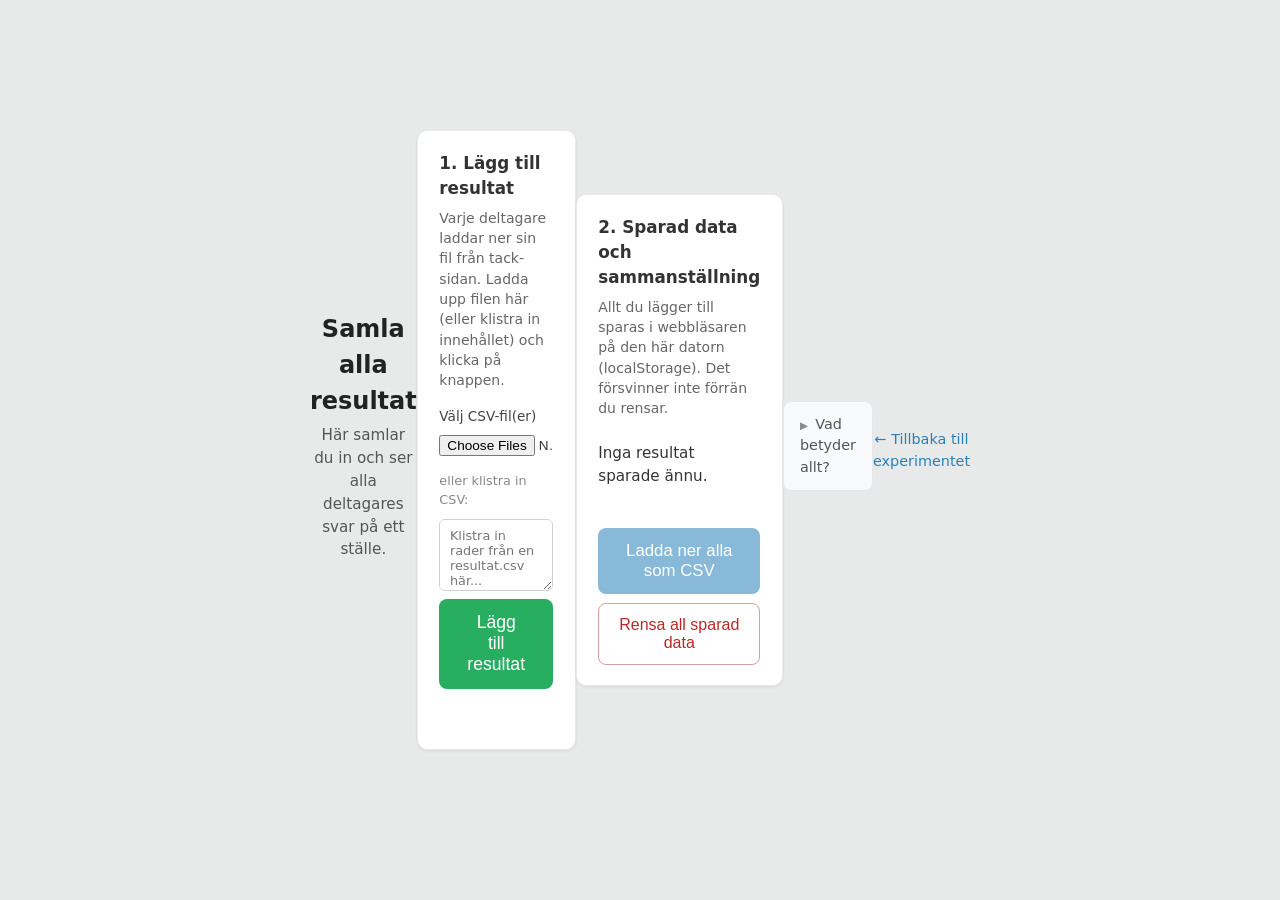
==== resultat.html @ 3a0f78d0 "Knappstudie: webbexperiment med val mellan två knappar, samla resultat, hemsida-layout Made-with: Cu" ====
<!DOCTYPE html>
<html lang="sv">
<head>
  <meta charset="UTF-8">
  <meta name="viewport" content="width=device-width, initial-scale=1.0">
  <title>Samla alla resultat – Knappstudie</title>
  <link rel="stylesheet" href="style.css">
  <link rel="stylesheet" href="resultat.css">
</head>
<body>
  <main id="app" class="resultat-page">
    <header class="resultat-header">
      <h1>Samla alla resultat</h1>
      <p class="tagline">Här samlar du in och ser alla deltagares svar på ett ställe.</p>
    </header>

    <section class="card import-section">
      <h2>1. Lägg till resultat</h2>
      <p class="card-desc">Varje deltagare laddar ner sin fil från tack-sidan. Ladda upp filen här (eller klistra in innehållet) och klicka på knappen.</p>
      <div class="import-options">
        <div class="file-wrap">
          <label for="csv-file">Välj CSV-fil(er)</label>
          <input type="file" id="csv-file" accept=".csv,text/csv" multiple>
        </div>
        <span class="or">eller klistra in CSV:</span>
        <textarea id="csv-paste" rows="3" placeholder="Klistra in rader från en resultat.csv här..."></textarea>
      </div>
      <button type="button" id="btn-import" class="btn-primary">Lägg till resultat</button>
      <p id="import-message" class="message" aria-live="polite"></p>
    </section>

    <section class="card stored-section">
      <h2>2. Sparad data och sammanställning</h2>
      <p class="card-desc">Allt du lägger till sparas i webbläsaren på den här datorn (localStorage). Det försvinner inte förrän du rensar.</p>
      <div id="stored-stats" class="stored-stats">Inga resultat sparade ännu.</div>
      <div id="aggregate-summary" class="aggregate-summary hidden"></div>
      <div class="stored-actions">
        <button type="button" id="btn-download-all" class="btn-download" disabled>Ladda ner alla som CSV</button>
        <button type="button" id="btn-clear" class="btn-clear">Rensa all sparad data</button>
      </div>
    </section>

    <details class="help-box">
      <summary>Vad betyder allt?</summary>
      <ul>
        <li><strong>Lägg till resultat:</strong> Här importerar du varje deltagares CSV (en eller flera filer). Klicka på den gröna knappen när du valt fil eller klistrat in text.</li>
        <li><strong>Sparad data:</strong> Visar hur många deltagare (sessioner) du har samlat. Tabellen under visar hur många gånger varje knapptyp valdes.</li>
        <li><strong>Ladda ner alla som CSV:</strong> Sparar all samlad data i en fil till din dator (t.ex. för analys i Excel eller R).</li>
        <li><strong>Rensa:</strong> Tar bort all sparad data från sidan. Använd bara om du verkligen vill börja om från noll.</li>
      </ul>
    </details>

    <p class="back-link"><a href="index.html">← Tillbaka till experimentet</a></p>
  </main>
  <script src="resultat.js"></script>
</body>
</html>
---- style.css ----
/* Neutral, simple layout */
*,
*::before,
*::after {
  box-sizing: border-box;
}

body {
  margin: 0;
  min-height: 100vh;
  font-family: system-ui, -apple-system, Segoe UI, sans-serif;
  font-size: 18px;
  line-height: 1.5;
  color: #333;
  background: #e8eae9;
}

#app {
  min-height: 100vh;
  display: flex;
  align-items: center;
  justify-content: center;
  padding: 1rem;
}

.screen {
  width: 100%;
  max-width: 640px;
  text-align: center;
}

.screen.hidden {
  display: none;
}

/* Intro */
#intro .instruction {
  margin: 1.5rem 0 2rem;
  max-width: 32em;
  margin-left: auto;
  margin-right: auto;
}

.btn-start {
  padding: 1rem 2.5rem;
  font-size: 1.2rem;
  background: #444;
  color: #fff;
  border: none;
  border-radius: 8px;
  cursor: pointer;
}

.btn-start:hover {
  background: #333;
}

/* Trial – looks like a webpage */
#trial {
  max-width: 720px;
}

.page-frame {
  width: 100%;
  margin: 0 auto;
  background: #fff;
  border-radius: 12px;
  box-shadow: 0 4px 20px rgba(0,0,0,0.08);
  overflow: hidden;
  min-height: 420px;
}

.page-header {
  display: flex;
  align-items: center;
  justify-content: space-between;
  padding: 1rem 1.5rem;
  background: #fafafa;
  border-bottom: 1px solid #eee;
}

.page-logo {
  font-size: 1.25rem;
  font-weight: 600;
  color: #333;
}

.page-nav {
  display: flex;
  gap: 1.5rem;
  font-size: 0.9rem;
  color: #555;
}

.page-nav span {
  cursor: default;
}

.page-content {
  padding: 2.5rem 2rem 2.5rem;
  text-align: center;
}

.page-text {
  margin: 0 0 2rem;
  font-size: 1.1rem;
  color: #444;
  line-height: 1.5;
  max-width: 36em;
  margin-left: auto;
  margin-right: auto;
}

.buttons-container {
  display: flex;
  gap: 2.5rem;
  justify-content: center;
  align-items: center;
  flex-wrap: wrap;
}

.stimulus-btn {
  min-width: 280px;
  padding: 1.75rem 2.5rem;
  font-size: 1.5rem;
  font-family: inherit;
  color: #fff;
  border: none;
  cursor: pointer;
  transition: opacity 0.15s;
}

.stimulus-btn:hover {
  opacity: 0.9;
}

.stimulus-btn:active {
  opacity: 0.85;
}

/* Colors */
.stimulus-btn.btn-red {
  background: #c0392b;
}

.stimulus-btn.btn-green {
  background: #27ae60;
}

.stimulus-btn.btn-blue {
  background: #2980b9;
}

/* Shapes */
.stimulus-btn.btn-rounded {
  border-radius: 24px;
}

.stimulus-btn.btn-sharp {
  border-radius: 0;
}

/* Thank-you */
.result-summary {
  margin: 1.5rem auto;
  text-align: left;
  max-width: 280px;
}

.summary-table {
  width: 100%;
  border-collapse: collapse;
  font-size: 1rem;
}

.summary-table th,
.summary-table td {
  padding: 0.5rem 0.75rem;
  border-bottom: 1px solid #ddd;
}

.summary-table th {
  font-weight: 600;
  color: #444;
}

.summary-table td:last-child {
  text-align: right;
}

.btn-secondary {
  margin: 0 0.5rem 0.5rem 0;
  padding: 0.8rem 1.5rem;
  font-size: 1.1rem;
  background: #666;
  color: #fff;
  border: none;
  border-radius: 8px;
  cursor: pointer;
}

.btn-secondary:hover {
  background: #555;
}

.result-summary.hidden {
  display: none;
}

.storage-info {
  margin-top: 1.5rem;
  font-size: 0.85rem;
  color: #555;
  max-width: 32em;
  margin-left: auto;
  margin-right: auto;
}

.storage-info a {
  color: #2980b9;
}

.btn-new-test {
  margin-top: 1rem;
  padding: 0.85rem 1.6rem;
  font-size: 1.1rem;
  background: #444;
  color: #fff;
  border: none;
  border-radius: 8px;
  cursor: pointer;
}

.btn-new-test:hover {
  background: #333;
}

.researcher-link {
  margin-top: 1.5rem;
  font-size: 0.9rem;
}

.researcher-link a {
  color: #2980b9;
}

.btn-download {
  margin-top: 1rem;
  padding: 0.9rem 1.75rem;
  font-size: 1.1rem;
  background: #2980b9;
  color: #fff;
  border: none;
  border-radius: 8px;
  cursor: pointer;
}

.btn-download:hover {
  background: #2471a3;
}

/* Responsive: stack buttons on narrow screens */
@media (max-width: 640px) {
  .page-header {
    padding: 0.75rem 1rem;
  }

  .page-nav {
    gap: 1rem;
    font-size: 0.85rem;
  }

  .page-content {
    padding: 1.75rem 1.25rem;
  }

  .page-text {
    font-size: 1rem;
    margin-bottom: 1.5rem;
  }

  .buttons-container {
    flex-direction: column;
    gap: 2rem;
  }

  .stimulus-btn {
    width: 100%;
    max-width: 340px;
    min-width: 0;
    padding: 1.5rem 2rem;
    font-size: 1.35rem;
  }
}
---- resultat.css ----
/* Resultat-sida: tydligare layout och förklaringar */
.resultat-page {
  max-width: 520px;
  margin: 0 auto;
  padding: 1.5rem 1rem 3rem;
  text-align: left;
}

.resultat-header {
  text-align: center;
  margin-bottom: 1.75rem;
}

.resultat-header h1 {
  font-size: 1.5rem;
  margin: 0 0 0.35rem;
  color: #222;
}

.tagline {
  margin: 0;
  font-size: 0.95rem;
  color: #555;
}

/* Kort för varje sektion */
.card {
  background: #fff;
  border-radius: 10px;
  padding: 1.25rem 1.35rem;
  margin-bottom: 1.25rem;
  box-shadow: 0 1px 3px rgba(0,0,0,0.08);
  border: 1px solid #e8e8e8;
}

.card h2 {
  font-size: 1.05rem;
  margin: 0 0 0.4rem;
  color: #333;
}

.card-desc {
  margin: 0 0 1rem;
  font-size: 0.875rem;
  color: #666;
  line-height: 1.45;
}

.import-section .import-options {
  display: flex;
  flex-direction: column;
  gap: 0.6rem;
}

.import-section label {
  display: block;
  font-size: 0.85rem;
  font-weight: 500;
  color: #444;
  margin-bottom: 0.2rem;
}

.file-wrap input[type="file"] {
  font-size: 0.85rem;
  width: 100%;
  max-width: 280px;
}

.or {
  font-size: 0.8rem;
  color: #888;
  margin: 0.25rem 0 0;
}

.import-section textarea {
  width: 100%;
  min-height: 72px;
  font-family: inherit;
  font-size: 0.8rem;
  padding: 0.5rem 0.6rem;
  border: 1px solid #d0d0d0;
  border-radius: 6px;
  resize: vertical;
}

.import-section textarea:focus {
  outline: none;
  border-color: #2980b9;
  box-shadow: 0 0 0 2px rgba(41, 128, 185, 0.15);
}

.btn-primary {
  margin-top: 0.5rem;
  padding: 0.85rem 1.75rem;
  font-size: 1.1rem;
  background: #27ae60;
  color: #fff;
  border: none;
  border-radius: 8px;
  cursor: pointer;
  font-weight: 500;
}

.btn-primary:hover {
  background: #219a52;
}

.message {
  margin-top: 0.5rem;
  font-size: 0.875rem;
  min-height: 1.3em;
}

.message.success { color: #27ae60; }
.message.error { color: #c0392b; }

/* Sparad data */
.stored-stats {
  font-size: 0.95rem;
  padding: 0.5rem 0;
  color: #333;
}

.aggregate-summary {
  margin: 1rem 0 0;
}

.aggregate-summary.hidden {
  display: none;
}

.aggregate-summary .summary-title {
  font-weight: 600;
  font-size: 0.9rem;
  margin-bottom: 0.5rem;
  color: #333;
}

.aggregate-summary .summary-table {
  margin: 0;
  width: 100%;
}

.stored-actions {
  display: flex;
  flex-wrap: wrap;
  gap: 0.6rem;
  margin-top: 1rem;
}

.btn-download {
  padding: 0.8rem 1.4rem;
  font-size: 1.05rem;
  background: #2980b9;
  color: #fff;
  border: none;
  border-radius: 8px;
  cursor: pointer;
}

.btn-download:hover:not(:disabled) {
  background: #2471a3;
}

.btn-download:disabled {
  opacity: 0.55;
  cursor: not-allowed;
}

.btn-clear {
  padding: 0.75rem 1.2rem;
  font-size: 1rem;
  background: transparent;
  color: #b92929;
  border: 1px solid #d4a0a0;
  border-radius: 8px;
  cursor: pointer;
}

.btn-clear:hover {
  background: #fdeaea;
}

/* Hjälpruta "Vad betyder allt?" */
.help-box {
  margin: 1rem 0 1.5rem;
  padding: 0.75rem 1rem;
  background: #f8f9fa;
  border-radius: 8px;
  border: 1px solid #e5e7eb;
}

.help-box summary {
  font-size: 0.9rem;
  font-weight: 500;
  color: #555;
  cursor: pointer;
  list-style: none;
}

.help-box summary::-webkit-details-marker {
  display: none;
}

.help-box summary::before {
  content: "▶ ";
  font-size: 0.65rem;
  margin-right: 0.25rem;
  color: #888;
}

.help-box[open] summary::before {
  content: "▼ ";
}

.help-box ul {
  margin: 0.75rem 0 0 1.1rem;
  padding: 0;
  font-size: 0.85rem;
  color: #555;
  line-height: 1.55;
}

.help-box li {
  margin-bottom: 0.35rem;
}

.back-link {
  text-align: center;
  font-size: 0.9rem;
  margin-top: 1rem;
}

.back-link a {
  color: #2980b9;
  text-decoration: none;
}

.back-link a:hover {
  text-decoration: underline;
}
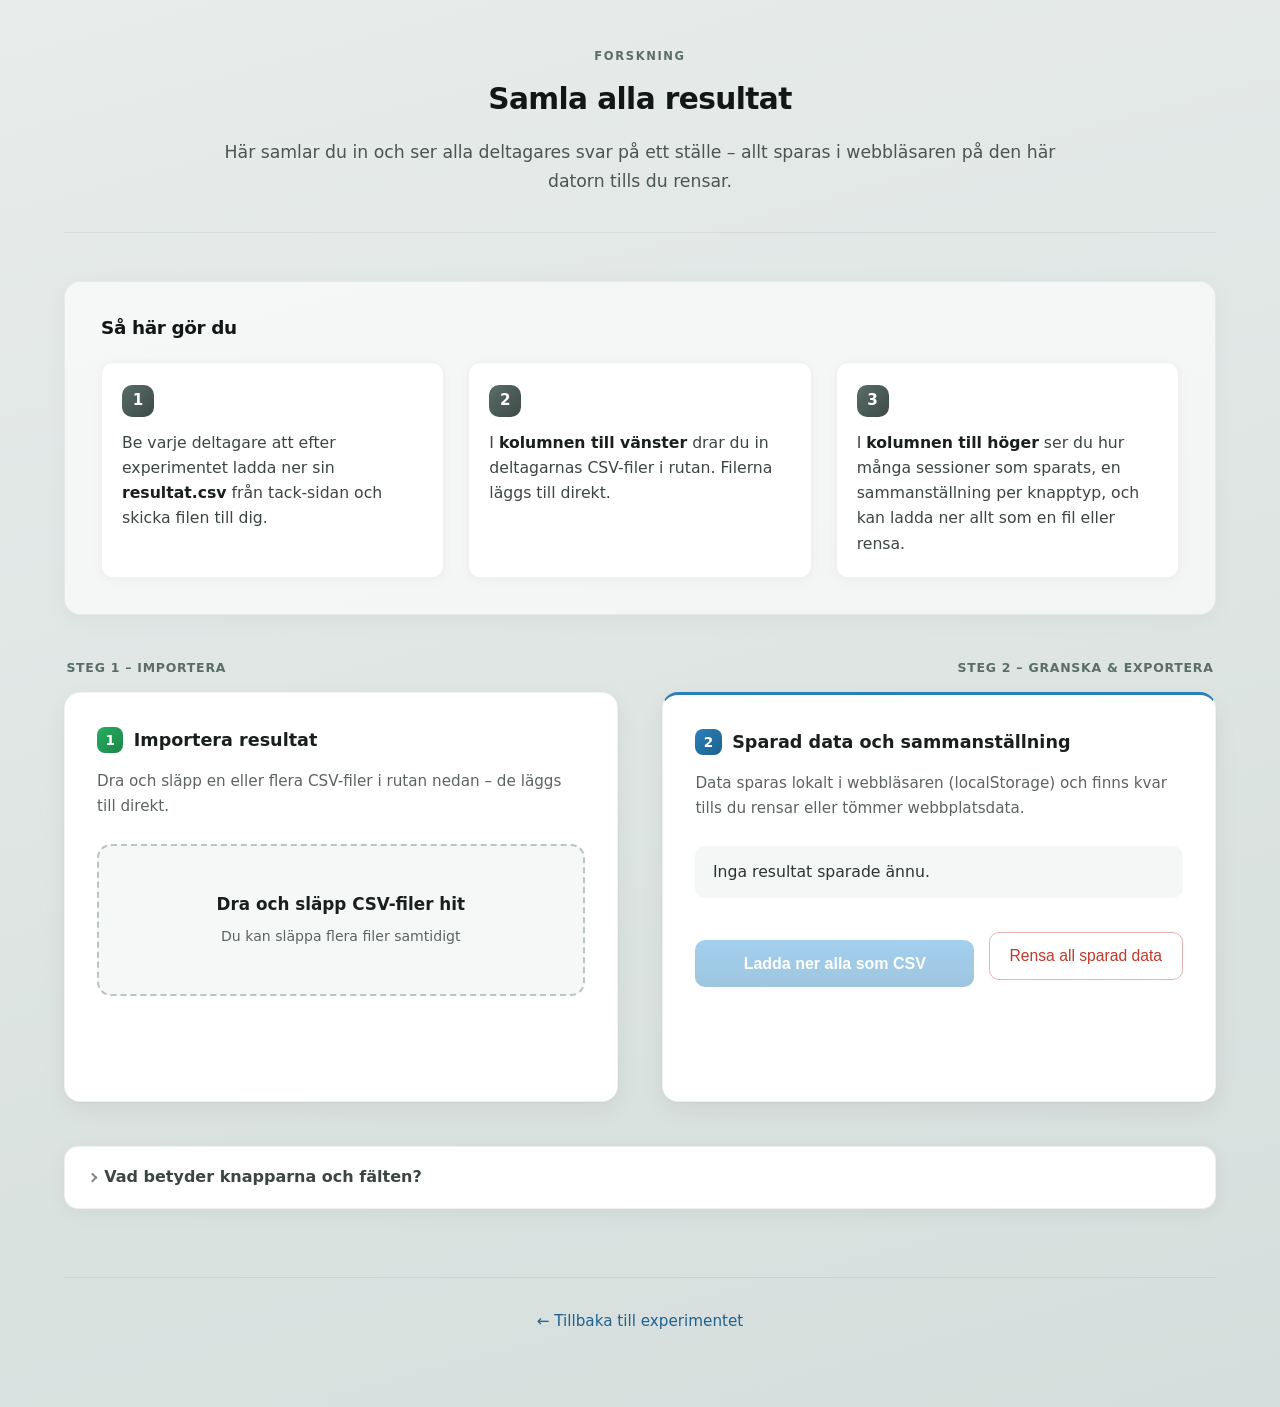
==== commit 16c45749: "Knappstudie: resultat/import, tider, CSV, layout-fixar Made-with: Cursor" ====
--- a/resultat.html
+++ b/resultat.html
@@ -7,46 +7,71 @@
   <link rel="stylesheet" href="style.css">
   <link rel="stylesheet" href="resultat.css">
 </head>
-<body>
+<body class="body-resultat">
   <main id="app" class="resultat-page">
     <header class="resultat-header">
+      <p class="resultat-kicker">Forskning</p>
       <h1>Samla alla resultat</h1>
-      <p class="tagline">Här samlar du in och ser alla deltagares svar på ett ställe.</p>
+      <p class="tagline">Här samlar du in och ser alla deltagares svar på ett ställe – allt sparas i webbläsaren på den här datorn tills du rensar.</p>
     </header>
 
-    <section class="card import-section">
-      <h2>1. Lägg till resultat</h2>
-      <p class="card-desc">Varje deltagare laddar ner sin fil från tack-sidan. Ladda upp filen här (eller klistra in innehållet) och klicka på knappen.</p>
-      <div class="import-options">
-        <div class="file-wrap">
-          <label for="csv-file">Välj CSV-fil(er)</label>
-          <input type="file" id="csv-file" accept=".csv,text/csv" multiple>
-        </div>
-        <span class="or">eller klistra in CSV:</span>
-        <textarea id="csv-paste" rows="3" placeholder="Klistra in rader från en resultat.csv här..."></textarea>
-      </div>
-      <button type="button" id="btn-import" class="btn-primary">Lägg till resultat</button>
-      <p id="import-message" class="message" aria-live="polite"></p>
+    <section class="instructions-panel" aria-labelledby="instr-title">
+      <h2 id="instr-title" class="instructions-title">Så här gör du</h2>
+      <ol class="instructions-steps">
+        <li>
+          <span class="step-num">1</span>
+          <span class="step-text">Be varje deltagare att efter experimentet ladda ner sin <strong class="nowrap">resultat.csv</strong> från tack-sidan och skicka filen till dig.</span>
+        </li>
+        <li>
+          <span class="step-num">2</span>
+          <span class="step-text">I <strong>kolumnen till vänster</strong> drar du in deltagarnas CSV-filer i rutan. Filerna läggs till direkt.</span>
+        </li>
+        <li>
+          <span class="step-num">3</span>
+          <span class="step-text">I <strong>kolumnen till höger</strong> ser du hur många sessioner som sparats, en sammanställning per knapptyp, och kan ladda ner allt som en fil eller rensa.</span>
+        </li>
+      </ol>
     </section>
 
-    <section class="card stored-section">
-      <h2>2. Sparad data och sammanställning</h2>
-      <p class="card-desc">Allt du lägger till sparas i webbläsaren på den här datorn (localStorage). Det försvinner inte förrän du rensar.</p>
-      <div id="stored-stats" class="stored-stats">Inga resultat sparade ännu.</div>
-      <div id="aggregate-summary" class="aggregate-summary hidden"></div>
-      <div class="stored-actions">
-        <button type="button" id="btn-download-all" class="btn-download" disabled>Ladda ner alla som CSV</button>
-        <button type="button" id="btn-clear" class="btn-clear">Rensa all sparad data</button>
+    <div class="cards-grid-wrapper">
+      <div class="columns-labels" aria-hidden="true">
+        <span class="column-label column-label--left">Steg 1 – Importera</span>
+        <span class="column-label column-label--right">Steg 2 – Granska &amp; exportera</span>
       </div>
-    </section>
+      <div class="cards-grid">
+        <section class="card import-section">
+          <h2>Importera resultat</h2>
+          <p class="card-desc">Dra och släpp en eller flera CSV-filer i rutan nedan – de läggs till direkt.</p>
+          <div class="import-options">
+            <div id="drop-zone" class="drop-zone" role="region" aria-label="Släpp CSV-filer här" aria-describedby="import-message">
+              <span class="drop-zone__title">Dra och släpp CSV-filer hit</span>
+              <span class="drop-zone__sub">Du kan släppa flera filer samtidigt</span>
+            </div>
+            <p id="import-message" class="message" aria-live="polite"></p>
+          </div>
+        </section>
+
+        <section class="card stored-section card--accent">
+          <h2>Sparad data och sammanställning</h2>
+          <p class="card-desc">Data sparas lokalt i webbläsaren (localStorage) och finns kvar tills du rensar eller tömmer webbplatsdata.</p>
+          <div id="stored-stats" class="stored-stats">Inga resultat sparade ännu.</div>
+          <div id="aggregate-summary" class="aggregate-summary hidden"></div>
+          <div class="stored-actions">
+            <button type="button" id="btn-download-all" class="btn-download" disabled>Ladda ner alla som CSV</button>
+            <button type="button" id="btn-clear" class="btn-clear">Rensa all sparad data</button>
+          </div>
+        </section>
+      </div>
+    </div>
 
     <details class="help-box">
-      <summary>Vad betyder allt?</summary>
+      <summary>Vad betyder knapparna och fälten?</summary>
       <ul>
-        <li><strong>Lägg till resultat:</strong> Här importerar du varje deltagares CSV (en eller flera filer). Klicka på den gröna knappen när du valt fil eller klistrat in text.</li>
-        <li><strong>Sparad data:</strong> Visar hur många deltagare (sessioner) du har samlat. Tabellen under visar hur många gånger varje knapptyp valdes.</li>
-        <li><strong>Ladda ner alla som CSV:</strong> Sparar all samlad data i en fil till din dator (t.ex. för analys i Excel eller R).</li>
-        <li><strong>Rensa:</strong> Tar bort all sparad data från sidan. Använd bara om du verkligen vill börja om från noll.</li>
+        <li><strong>Importera:</strong> Dra in CSV-filer i rutan. Data läggs till direkt.</li>
+        <li><strong>Sparad data:</strong> Visar antal sessioner (deltagare). Tabellen visar hur många gånger varje knapptyp valts totalt.</li>
+        <li><strong>Ladda ner alla som CSV:</strong> Exporterar all samlad data till en fil (t.ex. för Excel eller R).</li>
+        <li><strong>Rensa:</strong> Tar bort all sparad data i den här webbläsaren.</li>
+        <li><strong>Analys (CSV):</strong> Varje rad är ett beslut mellan två knappar. <code>pair_sv</code> = båda alternativen. <code>chosen_sv</code> = den du klickade på, <code>against_sv</code> = den andra i paret. <code>rt_s</code> = tid för själva valet mellan de två (sekunder med två decimaler, punkt som decimaltecken).</li>
       </ul>
     </details>
 
--- a/style.css
+++ b/style.css
@@ -18,9 +18,10 @@
 #app {
   min-height: 100vh;
   display: flex;
+  flex-direction: column;
   align-items: center;
   justify-content: center;
-  padding: 1rem;
+  padding: clamp(1.25rem, 4vw, 2.5rem);
 }
 
 .screen {
@@ -29,16 +30,23 @@
   text-align: center;
 }
 
-.screen.hidden {
-  display: none;
+/* Dölj skärmar – !important så inget #id { display:flex } kan ta över */
+.screen.hidden,
+.screen[hidden] {
+  display: none !important;
 }
 
 /* Intro */
 #intro .instruction {
-  margin: 1.5rem 0 2rem;
+  margin: 2rem 0 2.5rem;
   max-width: 32em;
   margin-left: auto;
   margin-right: auto;
+  line-height: 1.65;
+}
+
+#intro h1 {
+  margin-bottom: 0.5rem;
 }
 
 .btn-start {
@@ -55,28 +63,47 @@
   background: #333;
 }
 
-/* Trial – looks like a webpage */
+/* När försöket körs: hela viewporten = fejkad webbplats i bakgrunden */
+#app:has(#trial:not(.hidden)) {
+  padding: 0;
+  display: block;
+  min-height: 100vh;
+  min-height: 100dvh;
+}
+
+/* Trial: helskärms "sida" under overlay */
 #trial {
-  max-width: 720px;
+  position: relative;
+  width: 100%;
+  max-width: none;
+  min-height: 100vh;
+  min-height: 100dvh;
+  text-align: left;
 }
 
 .page-frame {
-  width: 100%;
-  margin: 0 auto;
+  position: relative;
+  z-index: 1;
+  width: 100%;
+  min-height: 100vh;
+  min-height: 100dvh;
+  margin: 0;
   background: #fff;
-  border-radius: 12px;
-  box-shadow: 0 4px 20px rgba(0,0,0,0.08);
+  border-radius: 0;
+  box-shadow: none;
   overflow: hidden;
-  min-height: 420px;
+  display: flex;
+  flex-direction: column;
 }
 
 .page-header {
   display: flex;
   align-items: center;
   justify-content: space-between;
-  padding: 1rem 1.5rem;
+  padding: 1rem clamp(1rem, 4vw, 2.5rem);
   background: #fafafa;
   border-bottom: 1px solid #eee;
+  flex-shrink: 0;
 }
 
 .page-logo {
@@ -96,19 +123,101 @@
   cursor: default;
 }
 
-.page-content {
-  padding: 2.5rem 2rem 2.5rem;
-  text-align: center;
-}
-
-.page-text {
-  margin: 0 0 2rem;
-  font-size: 1.1rem;
+.page-site {
+  flex: 1;
+  padding: 2.5rem clamp(1rem, 4vw, 2.5rem) 4rem;
+  width: 100%;
+  max-width: 52rem;
+  margin: 0 auto;
+}
+
+.page-heading {
+  margin: 0 0 1rem;
+  font-size: 1.75rem;
+  font-weight: 600;
+  color: #222;
+}
+
+.page-fake-text {
+  margin: 0 0 1rem;
+  font-size: 1.05rem;
   color: #444;
-  line-height: 1.5;
-  max-width: 36em;
-  margin-left: auto;
-  margin-right: auto;
+  line-height: 1.6;
+  max-width: 40em;
+}
+
+.page-fake-text--muted {
+  font-size: 0.98rem;
+  color: #666;
+}
+
+/* Mörk overlay över hela webbläsarfönstret */
+.cookie-backdrop {
+  position: fixed;
+  inset: 0;
+  width: 100vw;
+  min-height: 100vh;
+  min-height: 100dvh;
+  z-index: 1000;
+  background: rgba(0, 0, 0, 0.5);
+  backdrop-filter: blur(2px);
+}
+
+/* Cookie-popup centrerad över hela skärmen */
+.cookie-popup {
+  position: fixed;
+  inset: 0;
+  z-index: 1001;
+  display: flex;
+  align-items: center;
+  justify-content: center;
+  padding: 1.25rem;
+  pointer-events: none;
+}
+
+.cookie-popup-inner {
+  pointer-events: auto;
+  width: 100%;
+  max-width: 520px;
+  background: #ffffff;
+  border-radius: 24px;
+  box-shadow: 0 24px 64px rgba(0, 0, 0, 0.28), 0 0 0 1px rgba(0, 0, 0, 0.04);
+  padding: 1.75rem 1.75rem 1.65rem;
+  text-align: left;
+}
+
+.cookie-popup-header {
+  display: flex;
+  justify-content: space-between;
+  align-items: flex-start;
+  gap: 1rem;
+  margin-bottom: 1rem;
+}
+
+.cookie-popup-title {
+  margin: 0;
+  font-size: 1.25rem;
+  font-weight: 700;
+  color: #1a1a2e;
+  letter-spacing: -0.02em;
+  line-height: 1.2;
+}
+
+.cookie-popup-close {
+  flex-shrink: 0;
+  font-size: 1.5rem;
+  line-height: 1;
+  color: #1a1a2e;
+  font-weight: 300;
+  user-select: none;
+  margin-top: -0.15rem;
+}
+
+.cookie-popup-text {
+  margin: 0 0 1.75rem;
+  font-size: 0.9375rem;
+  color: #3a3a45;
+  line-height: 1.6;
 }
 
 .buttons-container {
@@ -117,6 +226,53 @@
   justify-content: center;
   align-items: center;
   flex-wrap: wrap;
+}
+
+/*
+ * Cookie-popup: måste alltid vara CSS Grid med två kolumner.
+ * Annars kan .buttons-container (flex) vinna i vissa lägen → bara en knapp syns eller fel layout.
+ */
+#buttons-container.cookie-buttons {
+  display: grid !important;
+  grid-template-columns: minmax(0, 1fr) minmax(0, 1fr);
+  gap: 0.75rem;
+  width: 100%;
+  flex-wrap: nowrap;
+  align-items: stretch;
+  justify-content: stretch;
+  min-width: 0;
+  overflow: visible;
+}
+
+/* Två knappar i smal popup: global .stimulus-btn har min-width 280px → båda får inte plats → bara en syns */
+#buttons-container.cookie-buttons .stimulus-btn {
+  min-width: 0 !important;
+  max-width: 100%;
+  box-sizing: border-box;
+}
+
+.cookie-buttons {
+  display: grid;
+  grid-template-columns: 1fr 1fr;
+  gap: 0.75rem;
+  width: 100%;
+}
+
+.cookie-buttons .stimulus-btn {
+  min-width: 0;
+  width: 100%;
+  padding: 0.95rem 1rem;
+  font-size: 1rem;
+  font-weight: 700;
+  border-radius: 12px;
+}
+
+.cookie-buttons .stimulus-btn.btn-rounded {
+  border-radius: 22px;
+}
+
+.cookie-buttons .stimulus-btn.btn-sharp {
+  border-radius: 0;
 }
 
 .stimulus-btn {
@@ -160,11 +316,84 @@
   border-radius: 0;
 }
 
-/* Thank-you */
+/* Thank-you – flex bara när synlig, annars vinner .screen.hidden */
+#thankyou:not(.hidden) {
+  display: flex;
+  flex-direction: column;
+  align-items: center;
+  width: 100%;
+  text-align: center;
+}
+
+#thankyou > p {
+  margin: 1rem 0;
+  line-height: 1.6;
+  text-align: center;
+  max-width: 34em;
+  margin-left: auto;
+  margin-right: auto;
+  padding: 0 1rem;
+  box-sizing: border-box;
+}
+
+#thankyou h1 {
+  margin-bottom: 0.75rem;
+}
+
+/* Centrerad textblock (undviker att flex-barn ser vänsterjusterade ut) */
+#thankyou .thankyou-storage {
+  width: 100%;
+  max-width: 34em;
+  margin: 0 auto;
+  padding: 0 1rem;
+  box-sizing: border-box;
+  text-align: center;
+}
+
+#thankyou .thankyou-storage .storage-info {
+  margin: 1.5rem 0 0;
+  font-size: 0.85rem;
+  color: #555;
+  line-height: 1.65;
+  text-align: center;
+}
+
 .result-summary {
   margin: 1.5rem auto;
+  text-align: center;
+  max-width: min(100%, 36rem);
+  width: 100%;
+  padding: 0 0.5rem;
+  box-sizing: border-box;
+}
+
+.result-summary .summary-heading {
+  text-align: center;
+}
+
+.result-summary .summary-table {
+  margin-left: auto;
+  margin-right: auto;
   text-align: left;
-  max-width: 280px;
+}
+
+.summary-heading {
+  margin: 1.25rem 0 0.65rem;
+  font-size: 1rem;
+  font-weight: 600;
+  color: #333;
+}
+
+.summary-heading:first-of-type {
+  margin-top: 0;
+}
+
+.summary-table--trials {
+  font-size: 0.95rem;
+}
+
+.summary-table--trials td:last-child {
+  font-variant-numeric: tabular-nums;
 }
 
 .summary-table {
@@ -207,13 +436,9 @@
   display: none;
 }
 
+/* .storage-info utanför .thankyou-storage (t.ex. om klass återanvänds) */
 .storage-info {
-  margin-top: 1.5rem;
-  font-size: 0.85rem;
-  color: #555;
-  max-width: 32em;
-  margin-left: auto;
-  margin-right: auto;
+  text-align: center;
 }
 
 .storage-info a {
@@ -238,6 +463,11 @@
 .researcher-link {
   margin-top: 1.5rem;
   font-size: 0.9rem;
+  text-align: center;
+  width: 100%;
+  max-width: 36em;
+  padding: 0 1rem;
+  box-sizing: border-box;
 }
 
 .researcher-link a {
@@ -270,25 +500,53 @@
     font-size: 0.85rem;
   }
 
-  .page-content {
-    padding: 1.75rem 1.25rem;
-  }
-
-  .page-text {
-    font-size: 1rem;
-    margin-bottom: 1.5rem;
-  }
-
-  .buttons-container {
-    flex-direction: column;
-    gap: 2rem;
-  }
-
-  .stimulus-btn {
-    width: 100%;
-    max-width: 340px;
-    min-width: 0;
-    padding: 1.5rem 2rem;
-    font-size: 1.35rem;
-  }
-}
+  .page-site {
+    padding: 1.25rem 1rem 2.5rem;
+  }
+
+  .cookie-popup-inner {
+    padding: 1.25rem 1.35rem 1.5rem;
+  }
+
+  .cookie-popup-title {
+    font-size: 1.05rem;
+  }
+
+  .cookie-popup-text {
+    font-size: 0.9rem;
+    margin-bottom: 1.25rem;
+  }
+
+  #buttons-container.cookie-buttons {
+    display: grid !important;
+    grid-template-columns: minmax(0, 1fr) minmax(0, 1fr);
+    gap: 0.5rem;
+  }
+
+  #buttons-container.cookie-buttons .stimulus-btn {
+    min-width: 0 !important;
+    padding: 0.85rem 0.4rem;
+    font-size: 0.85rem;
+  }
+}
+
+/* resultat.html – global #app (flex-rad) får inte gälla här */
+body.body-resultat {
+  width: 100%;
+  overflow-x: hidden;
+}
+
+body.body-resultat #app.resultat-page {
+  display: flex;
+  flex-direction: column;
+  align-items: stretch;
+  justify-content: flex-start;
+  width: 100%;
+  max-width: min(1560px, 100%);
+  margin-left: auto;
+  margin-right: auto;
+  min-height: 100vh;
+  min-height: 100dvh;
+  box-sizing: border-box;
+  padding: clamp(1.75rem, 4vw, 3rem) clamp(1.5rem, 5vw, 4.5rem);
+}
--- a/resultat.css
+++ b/resultat.css
@@ -1,128 +1,325 @@
-/* Resultat-sida: tydligare layout och förklaringar */
-.resultat-page {
-  max-width: 520px;
-  margin: 0 auto;
-  padding: 1.5rem 1rem 3rem;
-  text-align: left;
-}
-
+/* Samla resultat – ren, modern sida */
+/*
+ * VIKTIGT: style.css sätter #app till display:flex (rad) vilket lägger alla barn
+ * sida-vid-sida och gör sidan ihoptryckt. Här tvingar vi kolumnlayout för resultat.
+ */
+.body-resultat {
+  margin: 0;
+  min-height: 100vh;
+  min-height: 100dvh;
+  font-family: system-ui, -apple-system, "Segoe UI", Roboto, sans-serif;
+  background: linear-gradient(165deg, #e8eceb 0%, #dfe6e4 45%, #d5dedc 100%);
+  color: #1a1d1c;
+}
+
+/* Layout/bredd styrs i style.css (body.body-resultat #app) */
+
+/* Rubrik */
 .resultat-header {
   text-align: center;
-  margin-bottom: 1.75rem;
+  margin-bottom: 3rem;
+  padding-bottom: 2.25rem;
+  border-bottom: 1px solid rgba(0, 0, 0, 0.06);
+}
+
+.resultat-kicker {
+  margin: 0 0 0.75rem;
+  font-size: 0.72rem;
+  font-weight: 600;
+  letter-spacing: 0.14em;
+  text-transform: uppercase;
+  color: #5a6d68;
 }
 
 .resultat-header h1 {
-  font-size: 1.5rem;
-  margin: 0 0 0.35rem;
-  color: #222;
+  font-size: clamp(1.5rem, 3vw, 1.85rem);
+  font-weight: 700;
+  margin: 0 0 1rem;
+  color: #121615;
+  letter-spacing: -0.02em;
 }
 
 .tagline {
+  margin: 0 auto;
+  max-width: 52rem;
+  font-size: 1.08rem;
+  line-height: 1.7;
+  color: #4a5552;
+}
+
+/* Tydliga instruktioner överst */
+.instructions-panel {
+  margin-bottom: 2.75rem;
+  padding: 2rem 2.25rem 2.25rem;
+  background: rgba(255, 255, 255, 0.65);
+  border-radius: 16px;
+  border: 1px solid rgba(0, 0, 0, 0.06);
+  box-shadow: 0 4px 24px rgba(0, 0, 0, 0.04);
+}
+
+.instructions-title {
+  margin: 0 0 1.25rem;
+  font-size: 1.15rem;
+  font-weight: 700;
+  color: #121615;
+  letter-spacing: -0.02em;
+}
+
+.instructions-steps {
   margin: 0;
+  padding: 0;
+  list-style: none;
+  display: flex;
+  flex-direction: column;
+  gap: 1.25rem;
+}
+
+.instructions-steps li {
+  display: flex;
+  gap: 1rem;
+  align-items: flex-start;
+  line-height: 1.6;
+  font-size: 0.98rem;
+  color: #3d4542;
+}
+
+.step-num {
+  flex-shrink: 0;
+  display: inline-flex;
+  align-items: center;
+  justify-content: center;
+  width: 2rem;
+  height: 2rem;
   font-size: 0.95rem;
-  color: #555;
-}
-
-/* Kort för varje sektion */
+  font-weight: 700;
+  color: #fff;
+  background: linear-gradient(135deg, #5a6d68, #3d4a47);
+  border-radius: 10px;
+  margin-top: 0.1rem;
+}
+
+.step-text strong {
+  color: #1a1f1d;
+}
+
+.nowrap {
+  white-space: nowrap;
+}
+
+@media (min-width: 960px) {
+  .instructions-steps {
+    flex-direction: row;
+    align-items: stretch;
+    gap: 1.5rem;
+  }
+
+  .instructions-steps li {
+    flex: 1;
+    flex-direction: column;
+    gap: 0.85rem;
+    padding: 1.35rem 1.25rem;
+    background: #fff;
+    border-radius: 12px;
+    border: 1px solid rgba(0, 0, 0, 0.06);
+    box-shadow: 0 2px 12px rgba(0, 0, 0, 0.04);
+  }
+
+  .instructions-steps .step-num {
+    margin-top: 0;
+  }
+}
+
+/* Etiketter ovanför de två kolumnerna */
+.cards-grid-wrapper .columns-labels {
+  display: grid;
+  grid-template-columns: 1fr 1fr;
+  gap: clamp(1.25rem, 3vw, 2.5rem);
+  margin-bottom: 0.85rem;
+  padding: 0 0.15rem;
+  width: 100%;
+}
+
+.column-label {
+  font-size: 0.78rem;
+  font-weight: 700;
+  letter-spacing: 0.06em;
+  text-transform: uppercase;
+  color: #5a6d68;
+}
+
+.column-label--left {
+  text-align: left;
+}
+
+.column-label--right {
+  text-align: right;
+}
+
+/* Två kolumner – full bredd av innehållsytan */
+.cards-grid-wrapper {
+  width: 100%;
+  margin-bottom: 2.75rem;
+}
+
+.cards-grid {
+  display: grid;
+  grid-template-columns: repeat(2, minmax(0, 1fr));
+  gap: clamp(1.5rem, 3.5vw, 3rem);
+  align-items: stretch;
+  width: 100%;
+}
+
+
+/* Kort */
 .card {
+  min-width: 0;
   background: #fff;
-  border-radius: 10px;
-  padding: 1.25rem 1.35rem;
-  margin-bottom: 1.25rem;
-  box-shadow: 0 1px 3px rgba(0,0,0,0.08);
-  border: 1px solid #e8e8e8;
+  border-radius: 16px;
+  padding: 2.15rem 2rem 2.35rem;
+  box-shadow:
+    0 1px 2px rgba(0, 0, 0, 0.04),
+    0 8px 24px rgba(0, 0, 0, 0.06);
+  border: 1px solid rgba(0, 0, 0, 0.05);
+  transition: box-shadow 0.2s ease;
+}
+
+.card:hover {
+  box-shadow:
+    0 1px 2px rgba(0, 0, 0, 0.04),
+    0 12px 32px rgba(0, 0, 0, 0.08);
+}
+
+.card--accent {
+  border-top: 3px solid #2980b9;
 }
 
 .card h2 {
+  display: flex;
+  align-items: center;
+  gap: 0.65rem;
+  font-size: 1.1rem;
+  font-weight: 700;
+  margin: 0 0 1rem;
+  color: #1a1f1d;
+}
+
+.import-section h2::before {
+  content: "1";
+  display: inline-flex;
+  align-items: center;
+  justify-content: center;
+  width: 1.65rem;
+  height: 1.65rem;
+  font-size: 0.85rem;
+  font-weight: 700;
+  color: #fff;
+  background: linear-gradient(135deg, #27ae60, #1e8449);
+  border-radius: 8px;
+  flex-shrink: 0;
+}
+
+.stored-section h2::before {
+  content: "2";
+  display: inline-flex;
+  align-items: center;
+  justify-content: center;
+  width: 1.65rem;
+  height: 1.65rem;
+  font-size: 0.85rem;
+  font-weight: 700;
+  color: #fff;
+  background: linear-gradient(135deg, #2980b9, #1f618d);
+  border-radius: 8px;
+  flex-shrink: 0;
+}
+
+.card-desc {
+  margin: 0 0 1.5rem;
+  font-size: 0.95rem;
+  color: #5c6360;
+  line-height: 1.65;
+}
+
+.import-section .import-options {
+  display: flex;
+  flex-direction: column;
+  gap: 1rem;
+}
+
+.drop-zone {
+  position: relative;
+  display: flex;
+  flex-direction: column;
+  align-items: center;
+  justify-content: center;
+  gap: 0.5rem;
+  min-height: 9.5rem;
+  padding: 1.75rem 1.5rem;
+  text-align: center;
+  background: #f6f8f7;
+  border-radius: 14px;
+  border: 2px dashed #b8c5c0;
+  transition: border-color 0.2s, background 0.2s, box-shadow 0.2s;
+}
+
+.drop-zone:hover {
+  border-color: #7a9e94;
+  background: #f0f5f3;
+}
+
+.drop-zone--dragover {
+  border-color: #27ae60;
+  background: #e8f8ef;
+  box-shadow: 0 0 0 3px rgba(39, 174, 96, 0.25);
+}
+
+.drop-zone__title {
+  display: block;
+  margin: 0;
   font-size: 1.05rem;
-  margin: 0 0 0.4rem;
-  color: #333;
-}
-
-.card-desc {
-  margin: 0 0 1rem;
-  font-size: 0.875rem;
-  color: #666;
-  line-height: 1.45;
-}
-
-.import-section .import-options {
-  display: flex;
-  flex-direction: column;
-  gap: 0.6rem;
-}
-
-.import-section label {
+  font-weight: 700;
+  color: #1a1f1d;
+}
+
+.drop-zone__sub {
   display: block;
-  font-size: 0.85rem;
+  margin: 0;
+  font-size: 0.88rem;
+  line-height: 1.5;
+  color: #5c6360;
+  max-width: 22rem;
+}
+
+.message {
+  margin-top: 1rem;
+  font-size: 0.9rem;
+  line-height: 1.5;
+  min-height: 1.5em;
+}
+
+.message.success {
+  color: #1e8449;
   font-weight: 500;
-  color: #444;
-  margin-bottom: 0.2rem;
-}
-
-.file-wrap input[type="file"] {
-  font-size: 0.85rem;
-  width: 100%;
-  max-width: 280px;
-}
-
-.or {
-  font-size: 0.8rem;
-  color: #888;
-  margin: 0.25rem 0 0;
-}
-
-.import-section textarea {
-  width: 100%;
-  min-height: 72px;
-  font-family: inherit;
-  font-size: 0.8rem;
-  padding: 0.5rem 0.6rem;
-  border: 1px solid #d0d0d0;
-  border-radius: 6px;
-  resize: vertical;
-}
-
-.import-section textarea:focus {
-  outline: none;
-  border-color: #2980b9;
-  box-shadow: 0 0 0 2px rgba(41, 128, 185, 0.15);
-}
-
-.btn-primary {
-  margin-top: 0.5rem;
-  padding: 0.85rem 1.75rem;
-  font-size: 1.1rem;
-  background: #27ae60;
-  color: #fff;
-  border: none;
-  border-radius: 8px;
-  cursor: pointer;
+}
+
+.message.error {
+  color: #c0392b;
   font-weight: 500;
 }
-
-.btn-primary:hover {
-  background: #219a52;
-}
-
-.message {
-  margin-top: 0.5rem;
-  font-size: 0.875rem;
-  min-height: 1.3em;
-}
-
-.message.success { color: #27ae60; }
-.message.error { color: #c0392b; }
 
 /* Sparad data */
 .stored-stats {
-  font-size: 0.95rem;
-  padding: 0.5rem 0;
-  color: #333;
+  font-size: 0.98rem;
+  padding: 0.9rem 1.1rem;
+  background: #f4f7f6;
+  border-radius: 10px;
+  color: #2c3330;
+  font-weight: 500;
+  line-height: 1.5;
 }
 
 .aggregate-summary {
-  margin: 1rem 0 0;
+  margin: 1.35rem 0 0;
 }
 
 .aggregate-summary.hidden {
@@ -131,71 +328,139 @@
 
 .aggregate-summary .summary-title {
   font-weight: 600;
-  font-size: 0.9rem;
-  margin-bottom: 0.5rem;
-  color: #333;
+  font-size: 0.95rem;
+  margin-bottom: 0.85rem;
+  color: #1a1f1d;
+}
+
+.aggregate-summary .summary-hint {
+  margin: -0.25rem 0 0.85rem;
+  font-size: 0.8rem;
+  line-height: 1.5;
+  color: #5c6360;
+}
+
+.aggregate-summary .summary-hint code {
+  font-size: 0.85em;
+  background: #eef2f0;
+  padding: 0.1rem 0.35rem;
+  border-radius: 4px;
+}
+
+.aggregate-summary .summary-table td:last-child {
+  text-align: right;
+  font-variant-numeric: tabular-nums;
 }
 
 .aggregate-summary .summary-table {
   margin: 0;
   width: 100%;
+  border-collapse: collapse;
+  font-size: 0.9rem;
+  border-radius: 8px;
+  overflow: hidden;
+  border: 1px solid #e5ebe8;
+}
+
+.aggregate-summary .summary-table th,
+.aggregate-summary .summary-table td {
+  padding: 0.7rem 0.95rem;
+  border-bottom: 1px solid #eef2f0;
+}
+
+.aggregate-summary .summary-table {
+  background: #fff;
+}
+
+.aggregate-summary .summary-table th {
+  background: #f6f8f7;
+  font-weight: 600;
+  color: #3d4542;
 }
 
 .stored-actions {
   display: flex;
-  flex-wrap: wrap;
-  gap: 0.6rem;
-  margin-top: 1rem;
+  flex-direction: column;
+  gap: 0.9rem;
+  margin-top: 1.65rem;
+}
+
+@media (min-width: 480px) {
+  .stored-actions {
+    flex-direction: row;
+    flex-wrap: wrap;
+    align-items: center;
+  }
 }
 
 .btn-download {
-  padding: 0.8rem 1.4rem;
-  font-size: 1.05rem;
-  background: #2980b9;
+  flex: 1;
+  min-width: 140px;
+  padding: 0.9rem 1.25rem;
+  font-size: 1rem;
+  font-weight: 600;
+  background: linear-gradient(180deg, #3498db 0%, #2980b9 100%);
   color: #fff;
   border: none;
-  border-radius: 8px;
+  border-radius: 10px;
   cursor: pointer;
+  box-shadow: 0 2px 8px rgba(41, 128, 185, 0.3);
+  transition: box-shadow 0.15s;
 }
 
 .btn-download:hover:not(:disabled) {
-  background: #2471a3;
+  background: linear-gradient(180deg, #2980b9 0%, #2471a3 100%);
+  box-shadow: 0 4px 14px rgba(41, 128, 185, 0.35);
 }
 
 .btn-download:disabled {
-  opacity: 0.55;
+  opacity: 0.45;
   cursor: not-allowed;
+  box-shadow: none;
 }
 
 .btn-clear {
-  padding: 0.75rem 1.2rem;
-  font-size: 1rem;
-  background: transparent;
-  color: #b92929;
-  border: 1px solid #d4a0a0;
-  border-radius: 8px;
+  padding: 0.88rem 1.25rem;
+  font-size: 0.98rem;
+  font-weight: 500;
+  background: #fff;
+  color: #c0392b;
+  border: 1px solid #e8b4b4;
+  border-radius: 10px;
   cursor: pointer;
+  transition: background 0.15s;
 }
 
 .btn-clear:hover {
   background: #fdeaea;
 }
 
-/* Hjälpruta "Vad betyder allt?" */
+/* Hjälp */
 .help-box {
-  margin: 1rem 0 1.5rem;
-  padding: 0.75rem 1rem;
-  background: #f8f9fa;
-  border-radius: 8px;
-  border: 1px solid #e5e7eb;
+  margin: 0 0 2.75rem;
+  padding: 0;
+  background: #fff;
+  border-radius: 14px;
+  border: 1px solid rgba(0, 0, 0, 0.06);
+  box-shadow: 0 4px 20px rgba(0, 0, 0, 0.05);
+  overflow: hidden;
 }
 
 .help-box summary {
-  font-size: 0.9rem;
-  font-weight: 500;
-  color: #555;
+  padding: 1.15rem 1.5rem;
+  font-size: 1rem;
+  font-weight: 600;
+  color: #3d4542;
   cursor: pointer;
   list-style: none;
+  display: flex;
+  align-items: center;
+  gap: 0.5rem;
+  transition: background 0.15s;
+}
+
+.help-box summary:hover {
+  background: #f8faf9;
 }
 
 .help-box summary::-webkit-details-marker {
@@ -203,39 +468,59 @@
 }
 
 .help-box summary::before {
-  content: "▶ ";
-  font-size: 0.65rem;
-  margin-right: 0.25rem;
-  color: #888;
+  content: "";
+  width: 0.45rem;
+  height: 0.45rem;
+  border-right: 2px solid #7a8580;
+  border-bottom: 2px solid #7a8580;
+  transform: rotate(-45deg);
+  transition: transform 0.2s;
+  flex-shrink: 0;
 }
 
 .help-box[open] summary::before {
-  content: "▼ ";
+  transform: rotate(45deg);
+  margin-top: 0.15rem;
 }
 
 .help-box ul {
-  margin: 0.75rem 0 0 1.1rem;
-  padding: 0;
-  font-size: 0.85rem;
-  color: #555;
-  line-height: 1.55;
+  margin: 0;
+  padding: 0 1.5rem 1.5rem 2.75rem;
+  font-size: 0.92rem;
+  color: #4a5552;
+  line-height: 1.7;
 }
 
 .help-box li {
-  margin-bottom: 0.35rem;
-}
-
+  margin-bottom: 0.85rem;
+}
+
+.help-box li:last-child {
+  margin-bottom: 0;
+}
+
+/* Tillbaka */
 .back-link {
   text-align: center;
-  font-size: 0.9rem;
-  margin-top: 1rem;
+  margin-top: 1.5rem;
+  padding-top: 1.5rem;
+  border-top: 1px solid rgba(0, 0, 0, 0.06);
 }
 
 .back-link a {
-  color: #2980b9;
+  display: inline-flex;
+  align-items: center;
+  gap: 0.35rem;
+  font-size: 0.95rem;
+  font-weight: 500;
+  color: #1f618d;
   text-decoration: none;
+  padding: 0.5rem 1rem;
+  border-radius: 8px;
+  transition: background 0.15s, color 0.15s;
 }
 
 .back-link a:hover {
-  text-decoration: underline;
-}
+  background: rgba(41, 128, 185, 0.1);
+  color: #154360;
+}
